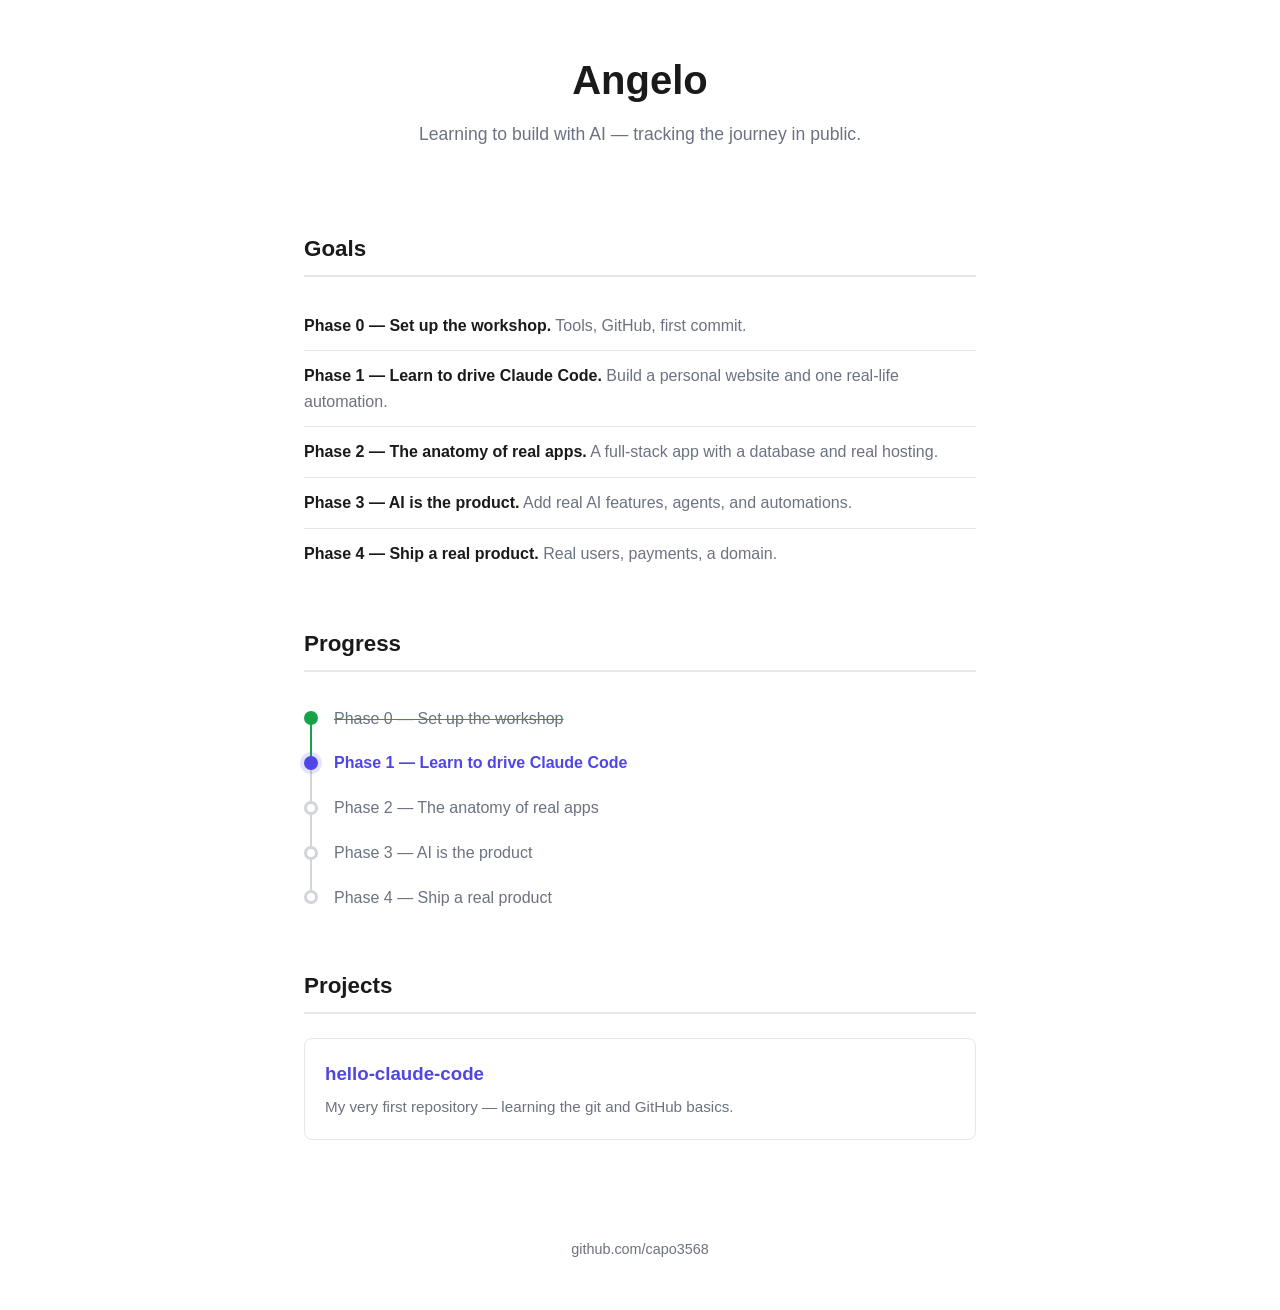
==== index.html @ f819bac4 "Initial commit: AI-learning tracker with goals, progress, and projects" ====
<!DOCTYPE html>
<html lang="en">
<head>
  <meta charset="UTF-8">
  <meta name="viewport" content="width=device-width, initial-scale=1.0">
  <title>Angelo — Building with AI</title>
  <link rel="stylesheet" href="style.css">
</head>
<body>
  <header class="hero">
    <h1>Angelo</h1>
    <p class="tagline">Learning to build with AI — tracking the journey in public.</p>
  </header>

  <main>
    <section class="goals">
      <h2>Goals</h2>
      <ul class="goals-list">
        <li><strong>Phase 0 — Set up the workshop.</strong> Tools, GitHub, first commit.</li>
        <li><strong>Phase 1 — Learn to drive Claude Code.</strong> Build a personal website and one real-life automation.</li>
        <li><strong>Phase 2 — The anatomy of real apps.</strong> A full-stack app with a database and real hosting.</li>
        <li><strong>Phase 3 — AI is the product.</strong> Add real AI features, agents, and automations.</li>
        <li><strong>Phase 4 — Ship a real product.</strong> Real users, payments, a domain.</li>
      </ul>
    </section>

    <section class="progress">
      <h2>Progress</h2>
      <ol class="progress-tracker">
        <li class="done"><span class="dot"></span><span class="label">Phase 0 — Set up the workshop</span></li>
        <li class="current"><span class="dot"></span><span class="label">Phase 1 — Learn to drive Claude Code</span></li>
        <li class="upcoming"><span class="dot"></span><span class="label">Phase 2 — The anatomy of real apps</span></li>
        <li class="upcoming"><span class="dot"></span><span class="label">Phase 3 — AI is the product</span></li>
        <li class="upcoming"><span class="dot"></span><span class="label">Phase 4 — Ship a real product</span></li>
      </ol>
    </section>

    <section class="projects">
      <h2>Projects</h2>
      <div class="project-grid">
        <a class="project-card" href="https://github.com/capo3568/hello-claude-code" target="_blank" rel="noopener">
          <h3>hello-claude-code</h3>
          <p>My very first repository — learning the git and GitHub basics.</p>
        </a>
      </div>
    </section>
  </main>

  <footer>
    <a href="https://github.com/capo3568" target="_blank" rel="noopener">github.com/capo3568</a>
  </footer>
</body>
</html>
---- style.css ----
:root {
  --accent: #4f46e5;
  --text: #1a1a1a;
  --text-muted: #6b7280;
  --bg: #ffffff;
  --border: #e5e7eb;
  --done: #16a34a;
  --upcoming: #d1d5db;
}

* {
  box-sizing: border-box;
}

body {
  margin: 0;
  font-family: -apple-system, BlinkMacSystemFont, "Segoe UI", Roboto, Helvetica, Arial, sans-serif;
  color: var(--text);
  background: var(--bg);
  line-height: 1.6;
}

main, header, footer {
  max-width: 720px;
  margin: 0 auto;
  padding: 3rem 1.5rem;
}

.hero {
  text-align: center;
  padding-bottom: 1rem;
}

.hero h1 {
  font-size: 2.5rem;
  margin: 0 0 0.5rem;
}

.tagline {
  color: var(--text-muted);
  font-size: 1.1rem;
  margin: 0;
}

section {
  margin-bottom: 3rem;
}

h2 {
  font-size: 1.4rem;
  border-bottom: 2px solid var(--border);
  padding-bottom: 0.5rem;
  margin-bottom: 1.5rem;
}

.goals-list {
  list-style: none;
  padding: 0;
  margin: 0;
}

.goals-list li {
  padding: 0.75rem 0;
  border-bottom: 1px solid var(--border);
  color: var(--text-muted);
}

.goals-list li:last-child {
  border-bottom: none;
}

.goals-list strong {
  color: var(--text);
}

.progress-tracker {
  list-style: none;
  padding: 0;
  margin: 0;
}

.progress-tracker li {
  display: flex;
  align-items: center;
  gap: 1rem;
  padding: 0.6rem 0;
  position: relative;
}

.progress-tracker .dot {
  width: 14px;
  height: 14px;
  border-radius: 50%;
  border: 3px solid var(--upcoming);
  background: var(--bg);
  flex-shrink: 0;
  z-index: 1;
}

.progress-tracker li:not(:last-child)::before {
  content: "";
  position: absolute;
  left: 6px;
  top: 22px;
  width: 2px;
  height: calc(100% - 6px);
  background: var(--upcoming);
}

.progress-tracker li.done .dot {
  border-color: var(--done);
  background: var(--done);
}

.progress-tracker li.done::before {
  background: var(--done);
}

.progress-tracker li.current .dot {
  border-color: var(--accent);
  background: var(--accent);
  box-shadow: 0 0 0 4px rgba(79, 70, 229, 0.15);
}

.progress-tracker li.done .label {
  color: var(--text-muted);
  text-decoration: line-through;
  text-decoration-color: var(--done);
}

.progress-tracker li.current .label {
  color: var(--accent);
  font-weight: 600;
}

.progress-tracker li.upcoming .label {
  color: var(--text-muted);
}

.project-grid {
  display: grid;
  gap: 1rem;
}

.project-card {
  display: block;
  padding: 1.25rem;
  border: 1px solid var(--border);
  border-radius: 8px;
  text-decoration: none;
  color: var(--text);
  transition: border-color 0.15s ease;
}

.project-card:hover {
  border-color: var(--accent);
}

.project-card h3 {
  margin: 0 0 0.4rem;
  color: var(--accent);
}

.project-card p {
  margin: 0;
  color: var(--text-muted);
  font-size: 0.95rem;
}

footer {
  text-align: center;
  padding-top: 0;
}

footer a {
  color: var(--text-muted);
  text-decoration: none;
  font-size: 0.9rem;
}

footer a:hover {
  color: var(--accent);
}

@media (max-width: 600px) {
  .hero h1 {
    font-size: 2rem;
  }
  main, header, footer {
    padding: 2rem 1.25rem;
  }
}
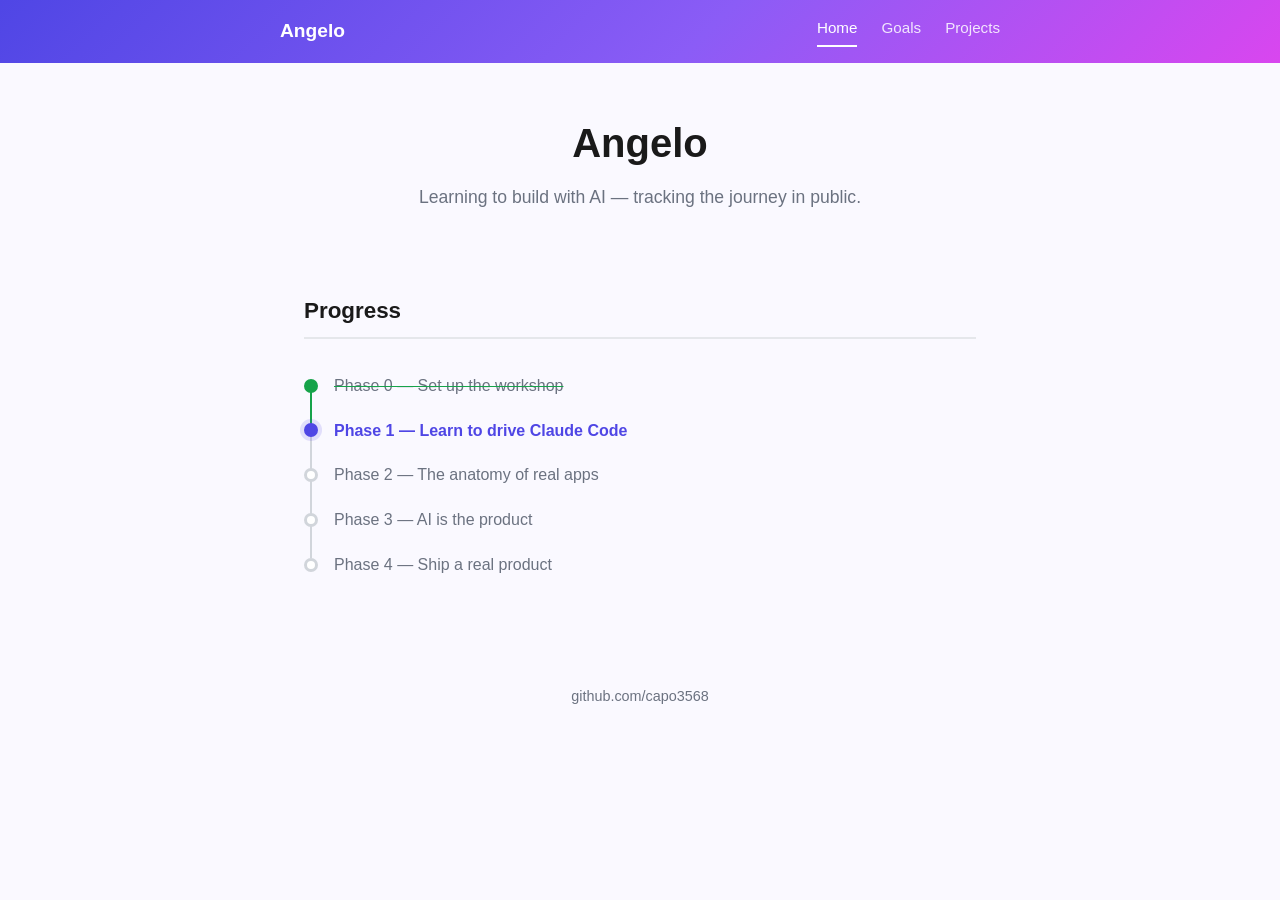
==== commit 964c0cc1: "Add multi-page nav and color palette" ====
--- a/index.html
+++ b/index.html
@@ -7,23 +7,23 @@
   <link rel="stylesheet" href="style.css">
 </head>
 <body>
+  <nav class="site-nav">
+    <div class="nav-inner">
+      <a href="index.html" class="nav-logo">Angelo</a>
+      <div class="nav-links">
+        <a href="index.html" class="active">Home</a>
+        <a href="goals.html">Goals</a>
+        <a href="projects.html">Projects</a>
+      </div>
+    </div>
+  </nav>
+
   <header class="hero">
     <h1>Angelo</h1>
     <p class="tagline">Learning to build with AI — tracking the journey in public.</p>
   </header>
 
   <main>
-    <section class="goals">
-      <h2>Goals</h2>
-      <ul class="goals-list">
-        <li><strong>Phase 0 — Set up the workshop.</strong> Tools, GitHub, first commit.</li>
-        <li><strong>Phase 1 — Learn to drive Claude Code.</strong> Build a personal website and one real-life automation.</li>
-        <li><strong>Phase 2 — The anatomy of real apps.</strong> A full-stack app with a database and real hosting.</li>
-        <li><strong>Phase 3 — AI is the product.</strong> Add real AI features, agents, and automations.</li>
-        <li><strong>Phase 4 — Ship a real product.</strong> Real users, payments, a domain.</li>
-      </ul>
-    </section>
-
     <section class="progress">
       <h2>Progress</h2>
       <ol class="progress-tracker">
@@ -34,16 +34,6 @@
         <li class="upcoming"><span class="dot"></span><span class="label">Phase 4 — Ship a real product</span></li>
       </ol>
     </section>
-
-    <section class="projects">
-      <h2>Projects</h2>
-      <div class="project-grid">
-        <a class="project-card" href="https://github.com/capo3568/hello-claude-code" target="_blank" rel="noopener">
-          <h3>hello-claude-code</h3>
-          <p>My very first repository — learning the git and GitHub basics.</p>
-        </a>
-      </div>
-    </section>
   </main>
 
   <footer>
--- a/style.css
+++ b/style.css
@@ -1,11 +1,19 @@
 :root {
   --accent: #4f46e5;
+  --phase-0: #4f46e5;
+  --phase-1: #8b5cf6;
+  --phase-2: #c026d3;
+  --phase-3: #f43f5e;
+  --phase-4: #f97316;
   --text: #1a1a1a;
   --text-muted: #6b7280;
   --bg: #ffffff;
+  --bg-soft: #faf9ff;
   --border: #e5e7eb;
   --done: #16a34a;
   --upcoming: #d1d5db;
+  --nav-text: rgba(255, 255, 255, 0.85);
+  --nav-text-active: #ffffff;
 }
 
 * {
@@ -16,11 +24,56 @@
   margin: 0;
   font-family: -apple-system, BlinkMacSystemFont, "Segoe UI", Roboto, Helvetica, Arial, sans-serif;
   color: var(--text);
-  background: var(--bg);
+  background: var(--bg-soft);
   line-height: 1.6;
 }
 
-main, header, footer {
+/* Nav */
+.site-nav {
+  background: linear-gradient(135deg, #4f46e5 0%, #8b5cf6 55%, #d946ef 100%);
+  padding: 1rem 1.5rem;
+}
+
+.nav-inner {
+  max-width: 720px;
+  margin: 0 auto;
+  display: flex;
+  align-items: center;
+  justify-content: space-between;
+}
+
+.nav-logo {
+  color: #ffffff;
+  font-weight: 700;
+  font-size: 1.2rem;
+  text-decoration: none;
+}
+
+.nav-links {
+  display: flex;
+  gap: 1.5rem;
+}
+
+.nav-links a {
+  color: var(--nav-text);
+  text-decoration: none;
+  font-size: 0.95rem;
+  font-weight: 500;
+  padding-bottom: 4px;
+  border-bottom: 2px solid transparent;
+  transition: color 0.15s ease, border-color 0.15s ease;
+}
+
+.nav-links a:hover {
+  color: var(--nav-text-active);
+}
+
+.nav-links a.active {
+  color: var(--nav-text-active);
+  border-bottom-color: #ffffff;
+}
+
+main, .hero, footer {
   max-width: 720px;
   margin: 0 auto;
   padding: 3rem 1.5rem;
@@ -40,6 +93,16 @@
   color: var(--text-muted);
   font-size: 1.1rem;
   margin: 0;
+}
+
+.page-title {
+  font-size: 2rem;
+  margin: 0 0 0.5rem;
+}
+
+.page-subtitle {
+  color: var(--text-muted);
+  margin: 0 0 2rem;
 }
 
 section {
@@ -53,26 +116,57 @@
   margin-bottom: 1.5rem;
 }
 
+/* Goals page */
 .goals-list {
   list-style: none;
   padding: 0;
   margin: 0;
-}
-
-.goals-list li {
-  padding: 0.75rem 0;
-  border-bottom: 1px solid var(--border);
-  color: var(--text-muted);
-}
-
-.goals-list li:last-child {
-  border-bottom: none;
-}
-
-.goals-list strong {
-  color: var(--text);
-}
-
+  display: flex;
+  flex-direction: column;
+  gap: 1rem;
+}
+
+.goal-item {
+  display: flex;
+  gap: 1rem;
+  align-items: flex-start;
+  background: var(--bg);
+  border: 1px solid var(--border);
+  border-radius: 10px;
+  padding: 1.1rem 1.25rem;
+}
+
+.goal-number {
+  flex-shrink: 0;
+  width: 36px;
+  height: 36px;
+  border-radius: 50%;
+  display: flex;
+  align-items: center;
+  justify-content: center;
+  color: #fff;
+  font-weight: 700;
+  font-size: 1rem;
+}
+
+.goal-number.phase-0 { background: var(--phase-0); }
+.goal-number.phase-1 { background: var(--phase-1); }
+.goal-number.phase-2 { background: var(--phase-2); }
+.goal-number.phase-3 { background: var(--phase-3); }
+.goal-number.phase-4 { background: var(--phase-4); }
+
+.goal-item h3 {
+  margin: 0 0 0.3rem;
+  font-size: 1.05rem;
+}
+
+.goal-item p {
+  margin: 0;
+  color: var(--text-muted);
+  font-size: 0.95rem;
+}
+
+/* Progress (home page) */
 .progress-tracker {
   list-style: none;
   padding: 0;
@@ -137,6 +231,7 @@
   color: var(--text-muted);
 }
 
+/* Projects */
 .project-grid {
   display: grid;
   gap: 1rem;
@@ -145,15 +240,29 @@
 .project-card {
   display: block;
   padding: 1.25rem;
+  background: var(--bg);
   border: 1px solid var(--border);
+  border-left: 4px solid var(--accent);
   border-radius: 8px;
   text-decoration: none;
   color: var(--text);
-  transition: border-color 0.15s ease;
+  transition: transform 0.15s ease, box-shadow 0.15s ease;
 }
 
 .project-card:hover {
-  border-color: var(--accent);
+  transform: translateY(-2px);
+  box-shadow: 0 6px 16px rgba(79, 70, 229, 0.12);
+}
+
+.project-card .badge {
+  display: inline-block;
+  background: rgba(22, 163, 74, 0.1);
+  color: var(--done);
+  font-size: 0.75rem;
+  font-weight: 600;
+  padding: 0.2rem 0.6rem;
+  border-radius: 999px;
+  margin-bottom: 0.5rem;
 }
 
 .project-card h3 {
@@ -183,10 +292,16 @@
 }
 
 @media (max-width: 600px) {
-  .hero h1 {
-    font-size: 2rem;
+  .hero h1, .page-title {
+    font-size: 1.8rem;
   }
-  main, header, footer {
+  main, .hero, footer {
     padding: 2rem 1.25rem;
   }
-}
+  .nav-links {
+    gap: 1rem;
+  }
+  .site-nav {
+    padding: 1rem;
+  }
+}
